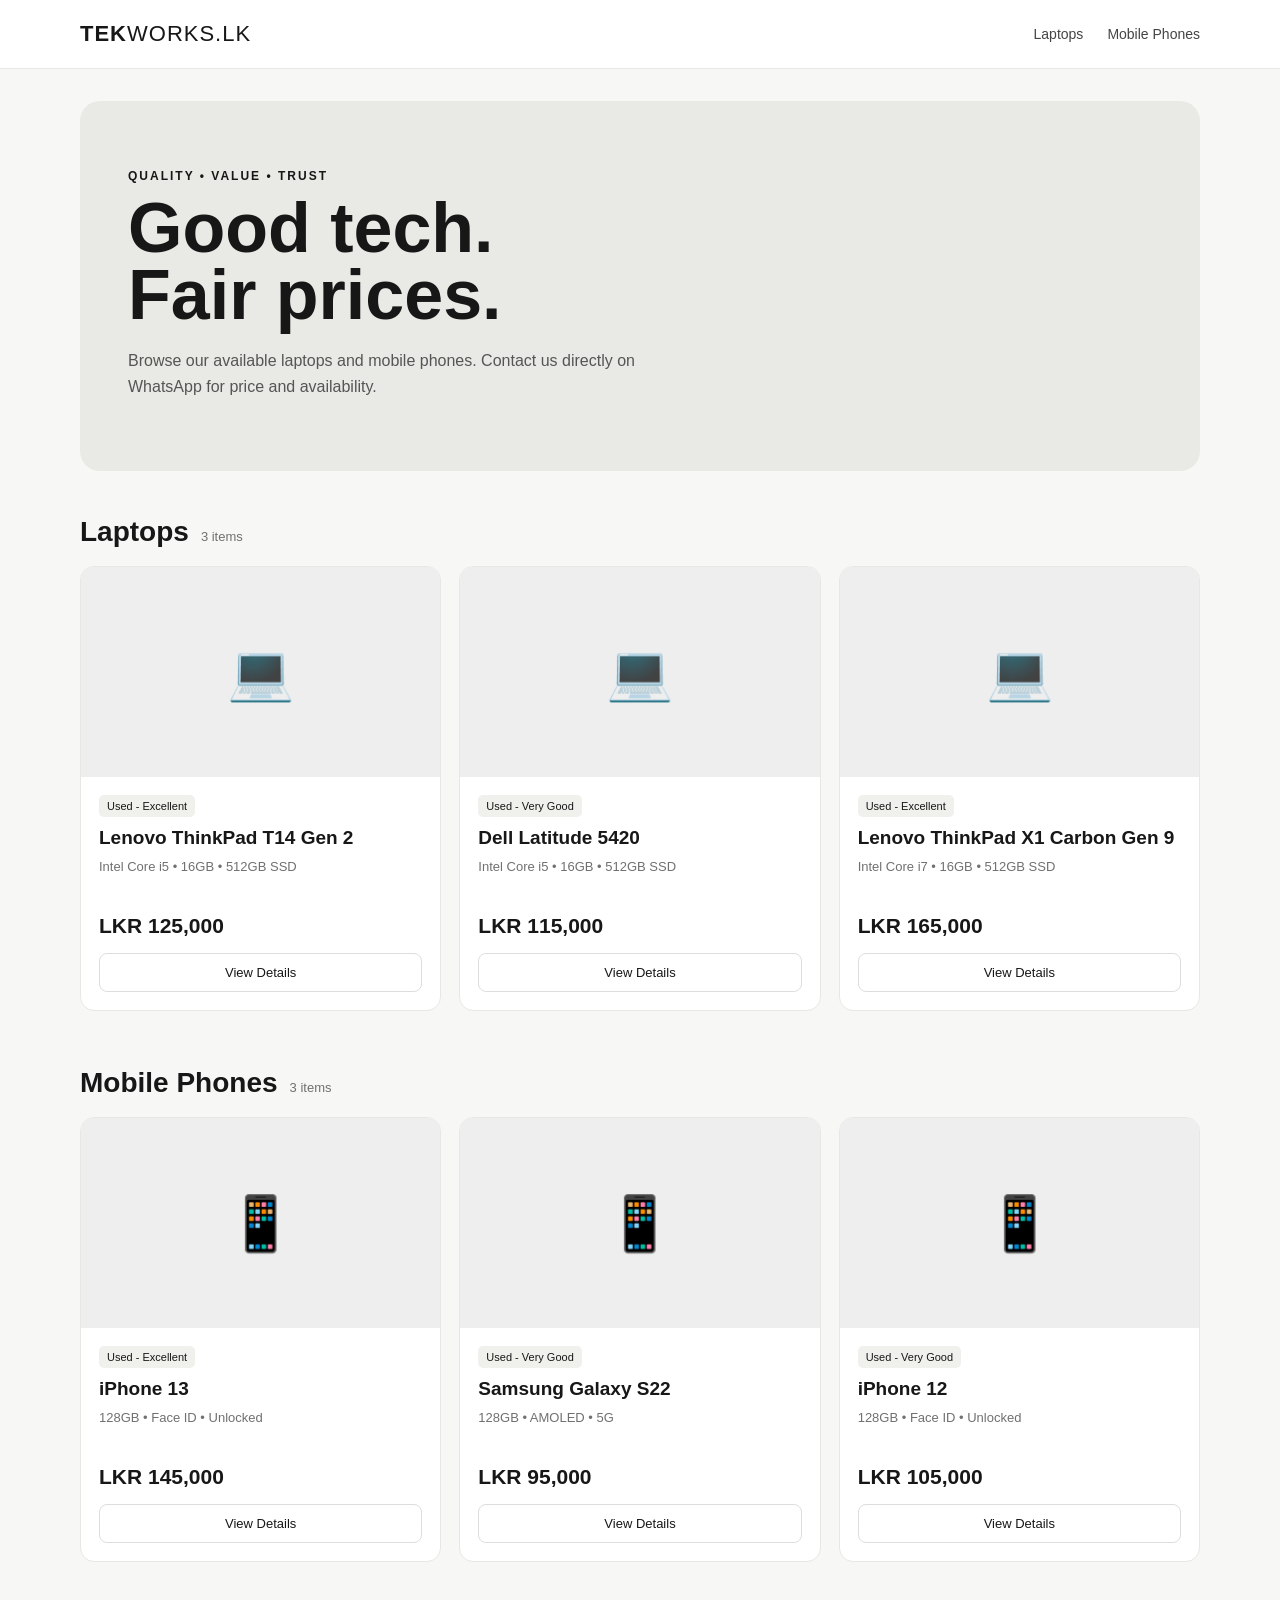
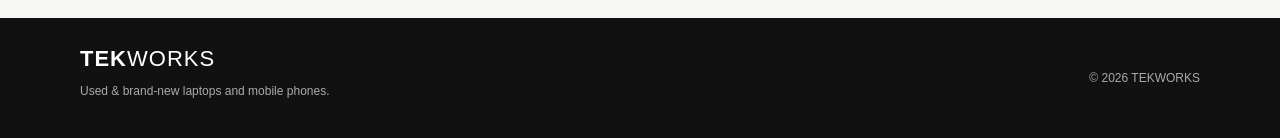
==== index.html @ 10d6f88a "Add files via upload" ====
<!DOCTYPE html>
<html lang="en">
<head>
  <meta charset="UTF-8">
  <meta name="viewport" content="width=device-width, initial-scale=1.0">
  <title>TEKWORKS | Laptops & Mobile Phones</title>
  <link rel="stylesheet" href="style.css">
</head>
<body>
  <header class="site-header">
    <div class="container nav">
      <a class="logo" href="index.html">TEK<span>WORKS.LK</span></a>
      <nav>
        <a href="#laptops">Laptops</a>
        <a href="#phones">Mobile Phones</a>
      </nav>
    </div>
  </header>

  <main class="container">
    <section class="hero">
      <div>
        <p class="eyebrow">QUALITY • VALUE • TRUST</p>
        <h1>Good tech.<br>Fair prices.</h1>
        <p>Browse our available laptops and mobile phones. Contact us directly on WhatsApp for price and availability.</p>
      </div>
    </section>

    <div id="message" class="message"></div>

    <section id="laptops" class="product-section">
      <div class="section-heading">
        <h2>Laptops</h2>
        <span id="laptop-count"></span>
      </div>
      <div id="laptop-grid" class="product-grid"></div>
    </section>

    <section id="phones" class="product-section">
      <div class="section-heading">
        <h2>Mobile Phones</h2>
        <span id="phone-count"></span>
      </div>
      <div id="phone-grid" class="product-grid"></div>
    </section>
  </main>

  <footer class="site-footer">
    <div class="container footer-inner">
      <div>
        <div class="logo">TEK<span>WORKS</span></div>
        <p>Used & brand-new laptops and mobile phones.</p>
      </div>
      <p>© 2026 TEKWORKS</p>
    </div>
  </footer>

  <script src="app.js"></script>
</body>
</html>
---- style.css ----
* { box-sizing: border-box; }
:root {
  --bg: #f7f7f5;
  --card: #fff;
  --text: #171717;
  --muted: #707070;
  --line: #e7e7e3;
  --accent: #111;
  --whatsapp: #25d366;
}
body {
  margin: 0;
  font-family: Arial, Helvetica, sans-serif;
  color: var(--text);
  background: var(--bg);
}
a { color: inherit; text-decoration: none; }
.container { width: min(1120px, calc(100% - 32px)); margin: auto; }

.site-header {
  background: #fff;
  border-bottom: 1px solid var(--line);
  position: sticky;
  top: 0;
  z-index: 10;
}
.nav {
  min-height: 68px;
  display: flex;
  align-items: center;
  justify-content: space-between;
}
.logo { font-size: 22px; font-weight: 800; letter-spacing: 1px; }
.logo span { font-weight: 400; }
nav { display: flex; gap: 24px; font-size: 14px; color: #444; }
nav a:hover { color: #000; }

.hero {
  margin: 32px 0 45px;
  padding: 56px 48px;
  background: #e9e9e5;
  border-radius: 20px;
}
.eyebrow { font-size: 12px; letter-spacing: 2px; font-weight: bold; }
.hero h1 { font-size: clamp(40px, 7vw, 70px); line-height: .95; margin: 12px 0 20px; }
.hero p:last-child { max-width: 540px; color: #555; line-height: 1.6; }

.product-section { margin: 0 0 56px; }
.section-heading { display: flex; align-items: baseline; gap: 12px; margin-bottom: 18px; }
.section-heading h2 { margin: 0; font-size: 28px; }
.section-heading span { color: var(--muted); font-size: 13px; }

.product-grid {
  display: grid;
  grid-template-columns: repeat(3, 1fr);
  gap: 18px;
}
.product-card {
  background: var(--card);
  border: 1px solid var(--line);
  border-radius: 14px;
  overflow: hidden;
  transition: transform .15s, box-shadow .15s;
}
.product-card:hover { transform: translateY(-3px); box-shadow: 0 8px 25px rgba(0,0,0,.07); }
.product-image {
  height: 210px;
  background: #eee;
  display: flex;
  align-items: center;
  justify-content: center;
  overflow: hidden;
}
.product-image img { width: 100%; height: 100%; object-fit: cover; }
.placeholder { font-size: 54px; color: #aaa; }
.product-info { padding: 18px; }
.badge {
  display: inline-block;
  background: #f0f0ed;
  padding: 5px 8px;
  border-radius: 5px;
  font-size: 11px;
  margin-bottom: 10px;
}
.product-info h3 { margin: 0 0 8px; font-size: 19px; }
.specs { color: var(--muted); font-size: 13px; line-height: 1.6; min-height: 42px; }
.price { font-size: 21px; font-weight: bold; margin-top: 15px; }
.view-button {
  display: block;
  margin-top: 15px;
  padding: 11px;
  text-align: center;
  border: 1px solid #ddd;
  border-radius: 8px;
  font-size: 13px;
}
.view-button:hover { background: #111; color: #fff; }

.detail-page { padding: 35px 0 70px; min-height: 70vh; }
.back { display: inline-block; color: #666; margin-bottom: 25px; font-size: 14px; }
.detail-card {
  background: #fff;
  border: 1px solid var(--line);
  border-radius: 18px;
  overflow: hidden;
  display: grid;
  grid-template-columns: 1fr 1fr;
}
.detail-image { min-height: 450px; background: #eee; }
.detail-image img { width: 100%; height: 100%; object-fit: cover; }
.detail-content { padding: 42px; }
.detail-content h1 { font-size: 38px; margin: 10px 0; }
.detail-price { font-size: 28px; font-weight: bold; margin: 20px 0; }
.detail-description { color: #666; line-height: 1.7; }
.spec-table { width: 100%; border-collapse: collapse; margin: 25px 0; }
.spec-table td { padding: 10px 0; border-bottom: 1px solid #eee; font-size: 14px; }
.spec-table td:first-child { color: #777; width: 42%; }
.whatsapp {
  display: block;
  text-align: center;
  background: var(--whatsapp);
  color: #fff;
  padding: 14px 18px;
  border-radius: 9px;
  font-weight: bold;
  margin-top: 24px;
}
.message { color: #777; margin-bottom: 20px; }

.site-footer { background: #111; color: #aaa; margin-top: 30px; }
.footer-inner { min-height: 120px; display: flex; justify-content: space-between; align-items: center; gap: 20px; }
.site-footer .logo { color: #fff; }
.site-footer p { font-size: 12px; }

@media (max-width: 800px) {
  .product-grid { grid-template-columns: repeat(2, 1fr); }
  .detail-card { grid-template-columns: 1fr; }
  .detail-image { min-height: 300px; }
}
@media (max-width: 550px) {
  .product-grid { grid-template-columns: 1fr; }
  nav { gap: 12px; }
  .hero { padding: 38px 25px; }
  .detail-content { padding: 25px; }
  .detail-content h1 { font-size: 30px; }
  .footer-inner { flex-direction: column; align-items: flex-start; padding: 25px 0; }
}
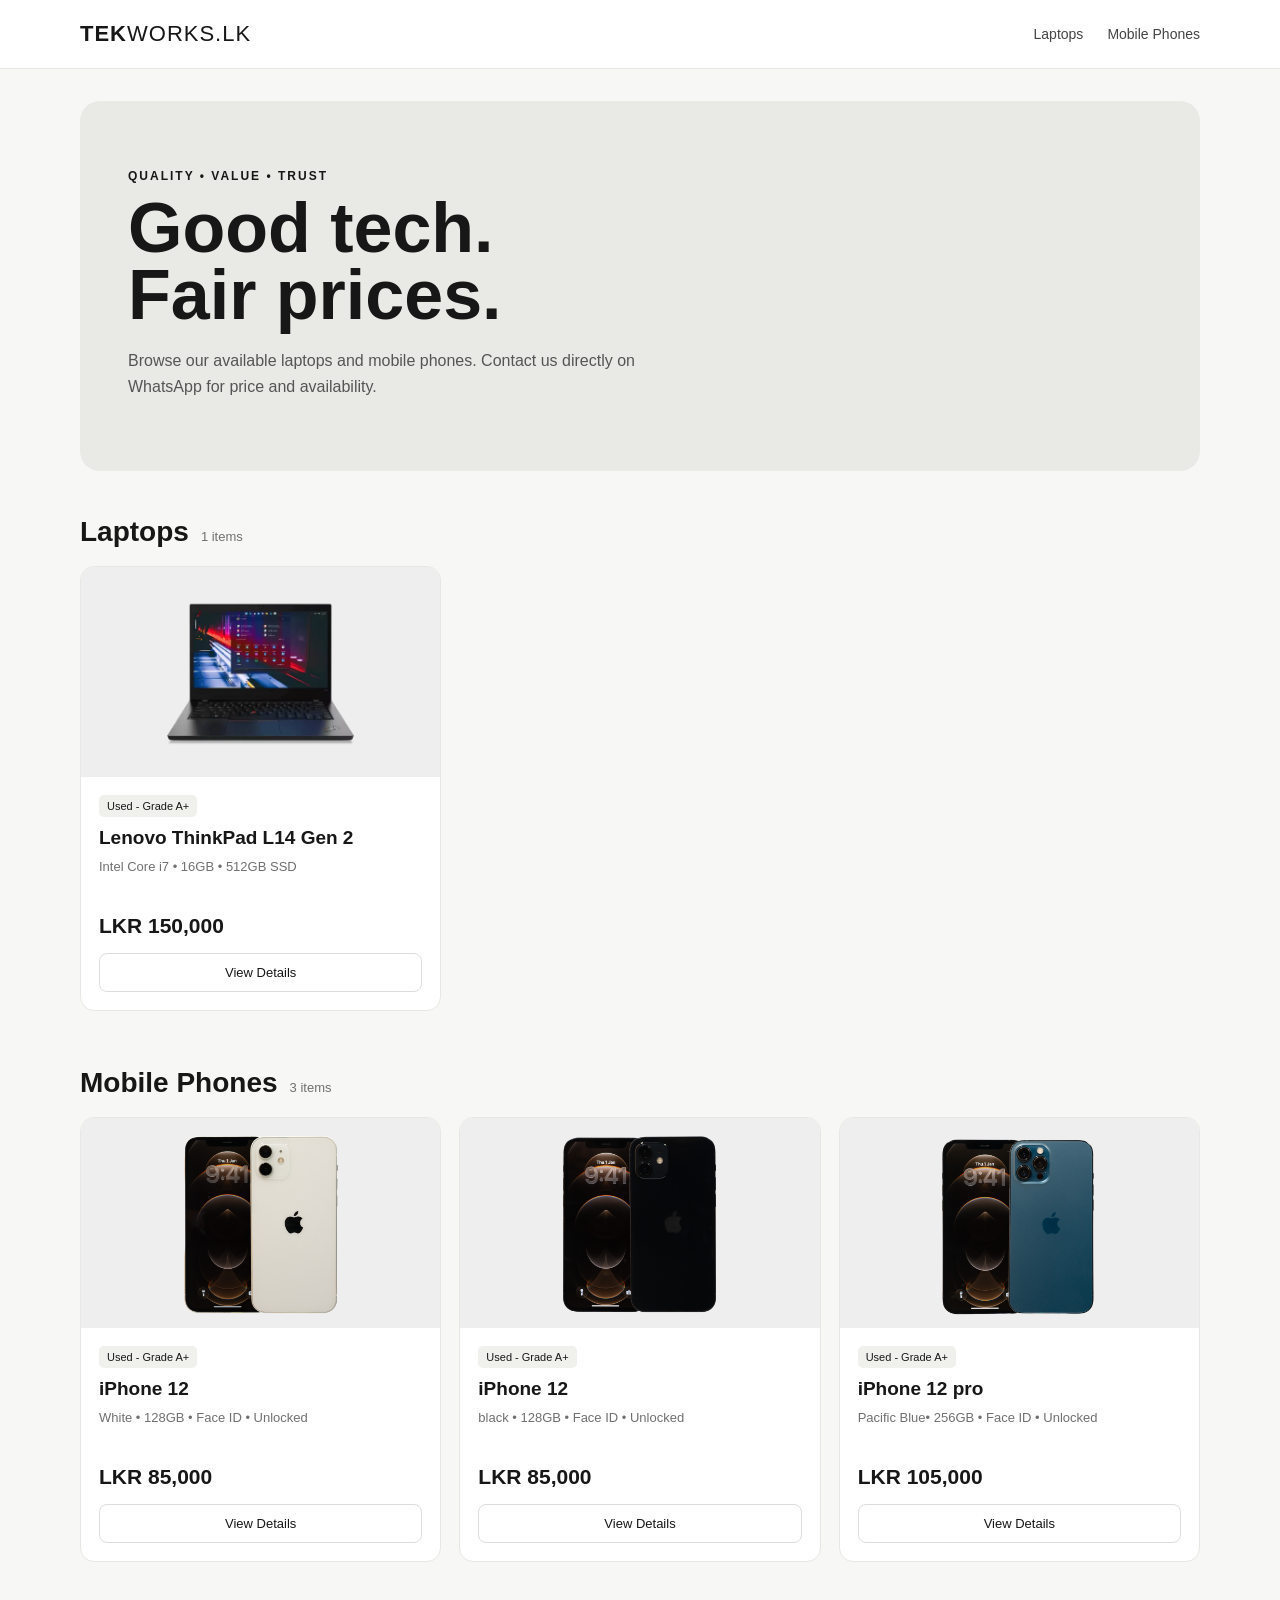
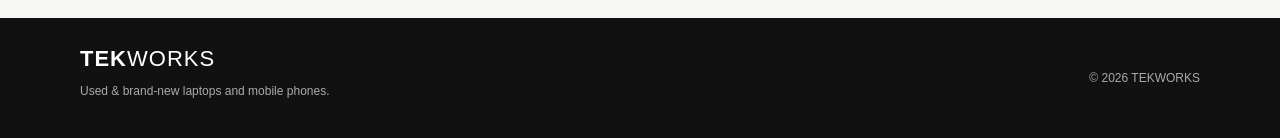
==== commit 2151d696: "add siteicon" ====
--- a/index.html
+++ b/index.html
@@ -4,6 +4,7 @@
   <meta charset="UTF-8">
   <meta name="viewport" content="width=device-width, initial-scale=1.0">
   <title>TEKWORKS | Laptops & Mobile Phones</title>
+  <link rel="icon" type="image/png" href="/assets/icon-t.png">
   <link rel="stylesheet" href="style.css">
 </head>
 <body>
--- a/style.css
+++ b/style.css
@@ -71,7 +71,7 @@
   justify-content: center;
   overflow: hidden;
 }
-.product-image img { width: 100%; height: 100%; object-fit: cover; }
+.product-image img { width: 100%; height: 100%; object-fit: contain; }
 .placeholder { font-size: 54px; color: #aaa; }
 .product-info { padding: 18px; }
 .badge {
@@ -107,7 +107,7 @@
   grid-template-columns: 1fr 1fr;
 }
 .detail-image { min-height: 450px; background: #eee; }
-.detail-image img { width: 100%; height: 100%; object-fit: cover; }
+.detail-image img { width: 100%; height: 100%; object-fit: contain; }
 .detail-content { padding: 42px; }
 .detail-content h1 { font-size: 38px; margin: 10px 0; }
 .detail-price { font-size: 28px; font-weight: bold; margin: 20px 0; }
